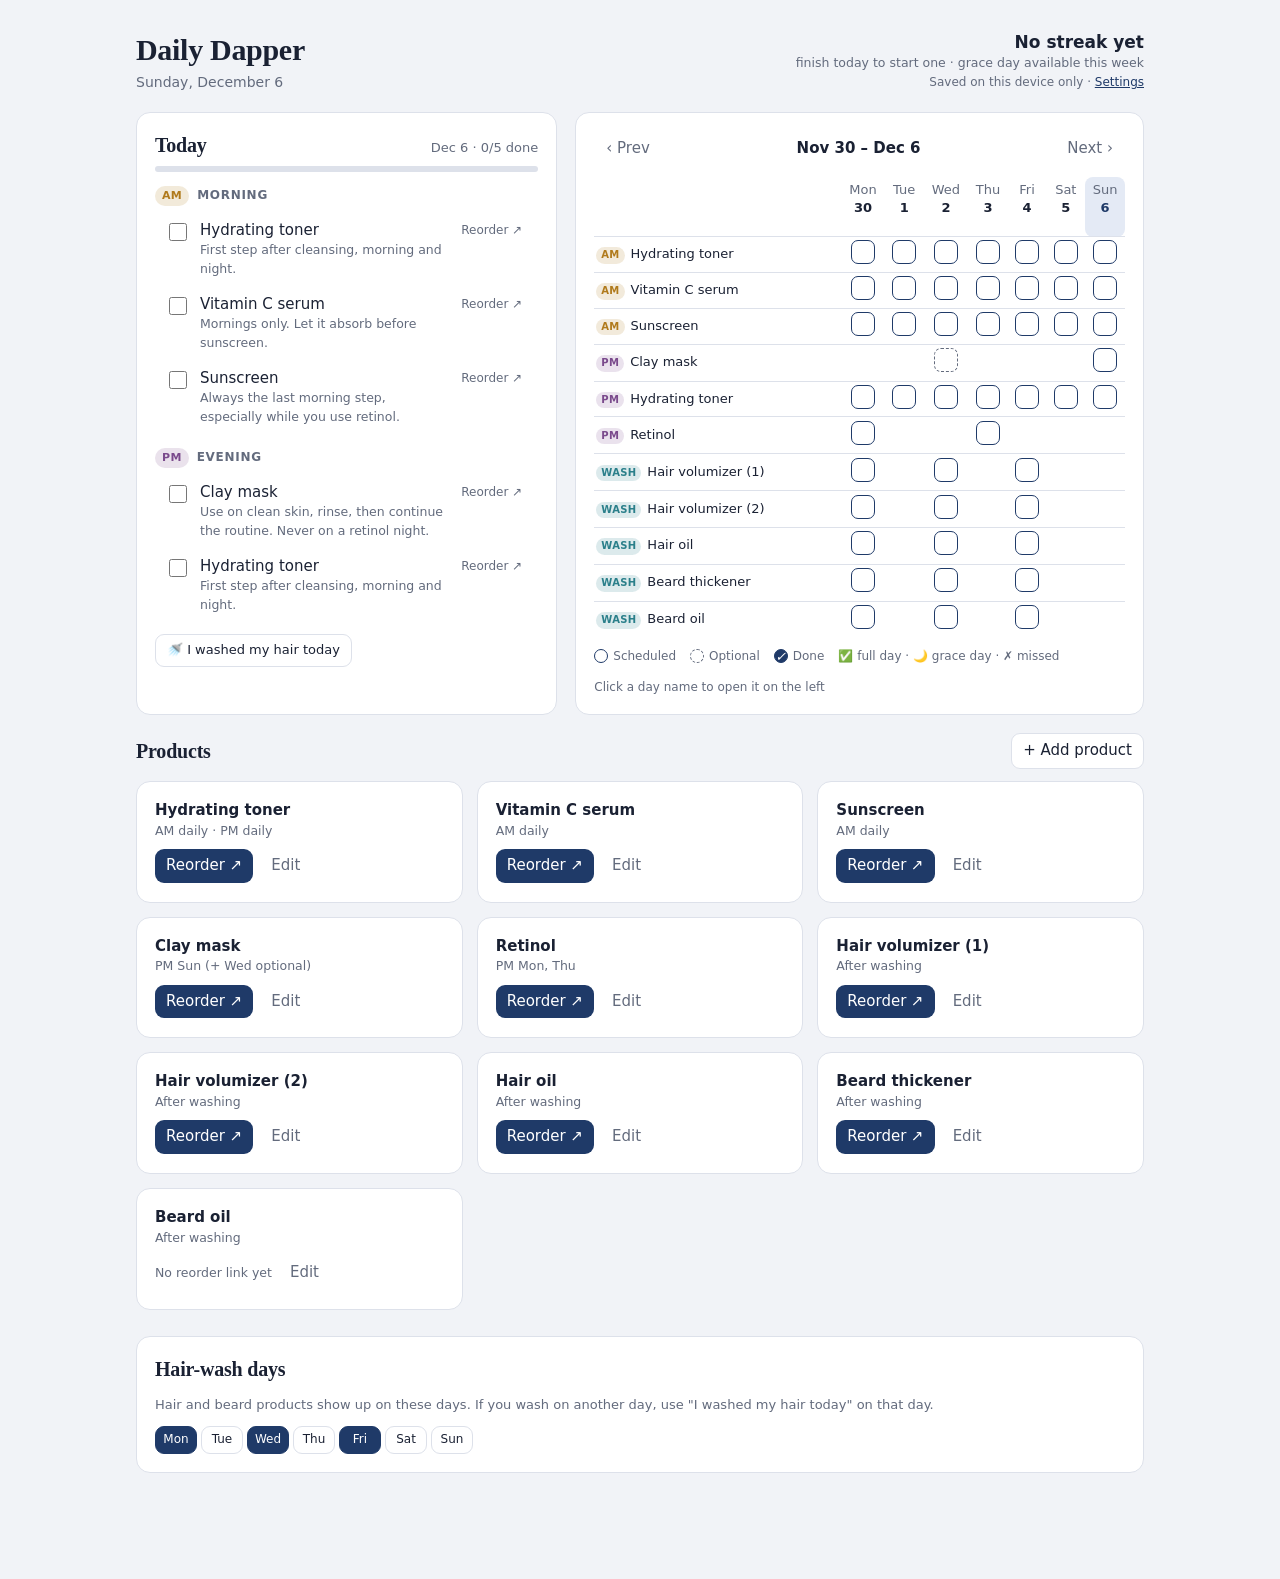
==== index.html @ c37ecbcf "Phone version of Daily Dapper (built from KagazzIe/daily-dapper)" ====
<!doctype html>
<html lang="en">
<head>
  <meta charset="utf-8">
  <meta name="viewport" content="width=device-width, initial-scale=1">
  <title>Daily Dapper</title>
  <link rel="stylesheet" href="app.css">
  <meta name="apple-mobile-web-app-capable" content="yes">
  <meta name="mobile-web-app-capable" content="yes">
  <meta name="apple-mobile-web-app-title" content="Dapper">
  <meta name="theme-color" content="#1f3a68">
  <link rel="icon" href="icon.svg">
  <link rel="apple-touch-icon" href="icon.png">
</head>
<body>
<div class="wrap">
  <header>
    <div>
      <h1>Daily Dapper</h1>
      <div class="sub" id="todayLbl"></div>
    </div>
    <div class="hdr-right">
      <div class="streak" id="streak"></div>
      <div class="sync"><span id="sync"></span> · <a href="options.html" id="settingsLink">Settings</a></div>
    </div>
  </header>

  <form class="search ext-only full-only" id="search">
    <input type="search" name="q" placeholder="Search the web" aria-label="Search the web" autocomplete="off">
  </form>

  <div class="grid2">
    <div class="card" id="dayCard"></div>
    <div class="card full-only">
      <div class="weeknav">
        <button class="ghost" id="prevW" aria-label="Previous week">‹ Prev</button>
        <span class="lbl" id="weekLbl"></span>
        <button class="ghost" id="nextW" aria-label="Next week">Next ›</button>
      </div>
      <div class="scroll"><table class="matrix" id="matrix"></table></div>
      <div class="legend">
        <span><i class="cell sched"></i>Scheduled</span>
        <span><i class="cell opt"></i>Optional</span>
        <span><i class="cell done">✓</i>Done</span>
        <span>✅ full day · 🌙 grace day · ✗ missed</span>
        <span>Click a day name to open it on the left</span>
      </div>
    </div>
  </div>

  <a class="popup-only" href="index.html" id="openFull" target="_blank">Open the full page ↗</a>

  <section class="full-only">
    <div class="sechead">
      <h2>Products</h2>
      <button id="addProd">+ Add product</button>
    </div>
    <div class="prods" id="prods"></div>
  </section>

  <section class="full-only">
    <div class="card">
      <h2>Hair-wash days</h2>
      <p class="note" style="margin-top:0">Hair and beard products show up on these days. If you wash on another day, use "I washed my hair today" on that day.</p>
      <div class="dtoggles" id="washDays"></div>
    </div>
  </section>
</div>
<script src="web-shim.js"></script>
<script src="shared.js"></script>
<script src="github.js"></script>
<script src="store.js"></script>
<script src="app.js"></script>
</body>
</html>
---- app.css ----
:root {
  --bg: #f1f3f7; --card: #ffffff; --ink: #1a2133; --muted: #636b7d; --line: #dde1ea;
  --accent: #1f3a68; --accent-soft: #e4eaf5; --on-accent: #ffffff; --warn: #a87b2f; --warn-soft: #f7efdd;
  --bad: #b4483a; --am: #b07a1c; --pm: #7a4a8c; --wash: #2a7f8a;
  --radius: 14px;
  color-scheme: light dark;
}
@media (prefers-color-scheme: dark) {
  :root {
    --bg: #0f131b; --card: #171d29; --ink: #e6e9f0; --muted: #959cad; --line: #2a3242;
    --accent: #d4b26a; --accent-soft: #2e2818; --on-accent: #161106; --warn: #e3b260; --warn-soft: #3a2f1b;
    --bad: #ec8b7d; --am: #e0b060; --pm: #c49ad6; --wash: #6cc4cf;
  }
}
* { box-sizing: border-box; }
body { margin: 0; background: var(--bg); color: var(--ink); font: 15px/1.45 system-ui, "Segoe UI", sans-serif; -webkit-font-smoothing: antialiased; }
a { color: var(--accent); }
.wrap { max-width: 1040px; margin: 0 auto; padding: 28px 16px 80px; }
h1, h2 { font-family: Georgia, "Times New Roman", serif; font-weight: 600; letter-spacing: -0.01em; margin: 0; }
h1 { font-size: 30px; }
h2 { font-size: 20px; margin-bottom: 12px; }
header { display: flex; justify-content: space-between; align-items: flex-end; gap: 12px; flex-wrap: wrap; margin-bottom: 20px; }
.sub { color: var(--muted); font-size: 14px; }
.hdr-right { text-align: right; }
.streak { font-weight: 600; font-size: 17px; }
.streak small { display: block; font-weight: 400; font-size: 12.5px; color: var(--muted); }
.sync { font-size: 12px; color: var(--muted); margin-top: 2px; }
.card { background: var(--card); border: 1px solid var(--line); border-radius: var(--radius); padding: 18px; }
.grid2 { display: grid; grid-template-columns: minmax(0, 1fr) minmax(0, 1.35fr); gap: 18px; margin-bottom: 18px; }
@media (max-width: 820px) {
  .grid2 { grid-template-columns: minmax(0, 1fr); }
  .hdr-right { text-align: left; }
}
button { font: inherit; cursor: pointer; border-radius: 9px; border: 1px solid var(--line); background: var(--card); color: var(--ink); padding: 6px 11px; }
button:hover { border-color: var(--muted); }
button.primary { background: var(--accent); border-color: var(--accent); color: var(--on-accent); }
button.ghost { border-color: transparent; background: transparent; color: var(--muted); }
button.ghost:hover { color: var(--ink); }
a.btn { display: inline-block; text-decoration: none; font-weight: 500; border-radius: 9px; padding: 6px 11px; background: var(--accent); color: var(--on-accent); }
a.btn.alt { background: var(--accent-soft); color: var(--accent); }
.tag { display: inline-block; font-size: 11px; font-weight: 600; letter-spacing: 0.03em; text-transform: uppercase; padding: 2px 7px; border-radius: 99px; }
.t-AM { background: color-mix(in srgb, var(--am) 16%, transparent); color: var(--am); }
.t-PM { background: color-mix(in srgb, var(--pm) 16%, transparent); color: var(--pm); }
.t-WASH { background: color-mix(in srgb, var(--wash) 16%, transparent); color: var(--wash); }
.t-opt { background: var(--line); color: var(--muted); }

/* search (new tab) */
.search { margin-bottom: 18px; }
.search input { width: 100%; font: inherit; font-size: 16px; padding: 11px 16px; border-radius: 99px; border: 1px solid var(--line); background: var(--card); color: var(--ink); }
.search input:focus { outline: 2px solid var(--accent); outline-offset: -1px; }

/* day card */
.dayhead { display: flex; justify-content: space-between; align-items: baseline; gap: 8px; margin-bottom: 6px; }
.progress { font-size: 13px; color: var(--muted); }
.bar { height: 6px; background: var(--line); border-radius: 99px; overflow: hidden; margin: 6px 0 4px; }
.bar > i { display: block; height: 100%; background: var(--accent); border-radius: 99px; transition: width 0.25s; }
.alldone { margin-top: 12px; padding: 10px 12px; border-radius: 10px; background: var(--accent-soft); color: var(--accent); font-weight: 500; }
.slot { margin-top: 14px; }
.slot h3 { font-size: 12px; text-transform: uppercase; letter-spacing: 0.06em; margin: 0 0 6px; color: var(--muted); display: flex; align-items: center; gap: 8px; }
.step { display: flex; gap: 10px; align-items: flex-start; padding: 8px 10px; border-radius: 10px; cursor: pointer; user-select: none; }
.step:hover { background: var(--bg); }
.step input { margin-top: 3px; width: 18px; height: 18px; accent-color: var(--accent); flex: none; cursor: pointer; }
.step .txt { flex: 1; min-width: 0; }
.step .nm { font-weight: 500; }
.step .nt { font-size: 12.5px; color: var(--muted); }
.step.done .nm { color: var(--muted); text-decoration: line-through; }
.step .buy { font-size: 12px; text-decoration: none; padding: 2px 6px; border-radius: 6px; color: var(--muted); white-space: nowrap; }
.step .buy:hover { color: var(--accent); background: var(--accent-soft); }
.empty { color: var(--muted); font-size: 14px; padding: 6px 0; }
.washbtn { margin-top: 12px; font-size: 13px; }
.backtoday { font-size: 13px; }

/* week */
.weeknav { display: flex; justify-content: space-between; align-items: center; margin-bottom: 10px; }
.weeknav .lbl { font-weight: 600; }
.matrix { width: 100%; border-collapse: collapse; font-size: 13px; }
.matrix th { font-weight: 500; color: var(--muted); padding: 4px 2px; text-align: center; }
.matrix th.dh { cursor: pointer; border-radius: 8px; }
.matrix th.dh b { display: block; color: var(--ink); font-weight: 600; }
.matrix th.dh.sel { background: var(--accent-soft); }
.matrix th.dh.today b { color: var(--accent); }
.matrix th.dh i { display: block; font-style: normal; font-size: 11px; height: 14px; }
.matrix td { padding: 3px 2px; text-align: center; border-top: 1px solid var(--line); }
.matrix td.rl { text-align: left; padding-right: 8px; white-space: nowrap; max-width: 200px; overflow: hidden; text-overflow: ellipsis; }
.matrix td.rl .tag { margin-right: 6px; font-size: 10px; padding: 1px 5px; }
.cell { width: 24px; height: 24px; border-radius: 7px; border: 1.5px solid var(--line); display: inline-flex; align-items: center; justify-content: center; cursor: pointer; font-size: 13px; line-height: 1; background: transparent; padding: 0; color: inherit; }
.cell.sched { border-color: var(--accent); }
.cell.opt { border-style: dashed; border-color: var(--muted); }
.cell.done { background: var(--accent); border-color: var(--accent); color: var(--on-accent); }
.cell.none { border-color: transparent; cursor: default; }
.legend { display: flex; gap: 14px; flex-wrap: wrap; font-size: 12px; color: var(--muted); margin-top: 10px; }
.legend span { display: inline-flex; align-items: center; gap: 5px; }
.legend .cell { width: 14px; height: 14px; cursor: default; }
.scroll { overflow-x: auto; }

/* products */
.prods { display: grid; grid-template-columns: repeat(auto-fill, minmax(290px, 1fr)); gap: 14px; }
.prod { display: flex; flex-direction: column; gap: 8px; }
.prod .nm { font-weight: 600; }
.prod .when { font-size: 12.5px; color: var(--muted); }
.meta { font-size: 12.5px; color: var(--muted); }
.actions { display: flex; gap: 6px; flex-wrap: wrap; align-items: center; }

/* forms */
.editor { display: grid; gap: 9px; border-top: 1px dashed var(--line); padding-top: 10px; margin-top: 4px; }
.editor .lbl2, .editor label, .field { font-size: 12px; color: var(--muted); display: grid; gap: 3px; }
input[type="text"], input[type="url"], input[type="number"], input[type="password"], input[type="time"] {
  font: inherit; padding: 6px 9px; border-radius: 8px; border: 1px solid var(--line); background: var(--bg); color: var(--ink); width: 100%;
}
.dtoggles { display: flex; gap: 4px; flex-wrap: wrap; }
.dtoggles button { padding: 4px 0; width: 42px; font-size: 12px; }
.dtoggles button.on { background: var(--accent); border-color: var(--accent); color: var(--on-accent); }
.dtoggles.opt button.on { background: var(--accent-soft); color: var(--accent); border-style: dashed; border-color: var(--accent); }
.row { display: flex; gap: 10px; flex-wrap: wrap; align-items: center; }
.row > .field { flex: 1; min-width: 130px; }
.chk { display: flex !important; flex-direction: row !important; align-items: center; gap: 6px !important; color: var(--ink) !important; font-size: 13px !important; }

section { margin-bottom: 26px; }
.sechead { display: flex; justify-content: space-between; align-items: center; margin-bottom: 12px; gap: 10px; flex-wrap: wrap; }
.sechead h2 { margin: 0; }
.note { font-size: 13px; color: var(--muted); margin: -4px 0 12px; }
.hint { font-size: 12.5px; color: var(--muted); }
.toast { position: fixed; left: 50%; bottom: 22px; transform: translateX(-50%); background: var(--ink); color: var(--bg); padding: 10px 14px; border-radius: 12px; display: flex; gap: 12px; align-items: center; font-size: 14px; box-shadow: 0 6px 24px rgba(0, 0, 0, 0.2); z-index: 9; }
.toast button { background: transparent; color: var(--bg); border-color: color-mix(in srgb, var(--bg) 40%, transparent); }

/* settings page */
.settings { max-width: 640px; }
.settings .card { margin-bottom: 18px; display: grid; gap: 12px; }
.settings h2 { margin-bottom: 0; }

/* where things show */
.web-app .ext-only { display: none !important; }
html:not(.web-app) .web-only { display: none !important; }
.popup-only { display: none; }

/* toolbar popup: just today */
html.popup body { width: 380px; }
html.popup .wrap { padding: 14px 12px 12px; }
html.popup h1 { font-size: 20px; }
html.popup header { margin-bottom: 12px; align-items: center; }
html.popup .hdr-right { text-align: right; }
html.popup .grid2 { display: block; margin-bottom: 10px; }
html.popup .card { padding: 12px; border: 0; background: transparent; }
html.popup .full-only { display: none !important; }
html.popup .popup-only { display: block; text-align: center; font-size: 13px; }
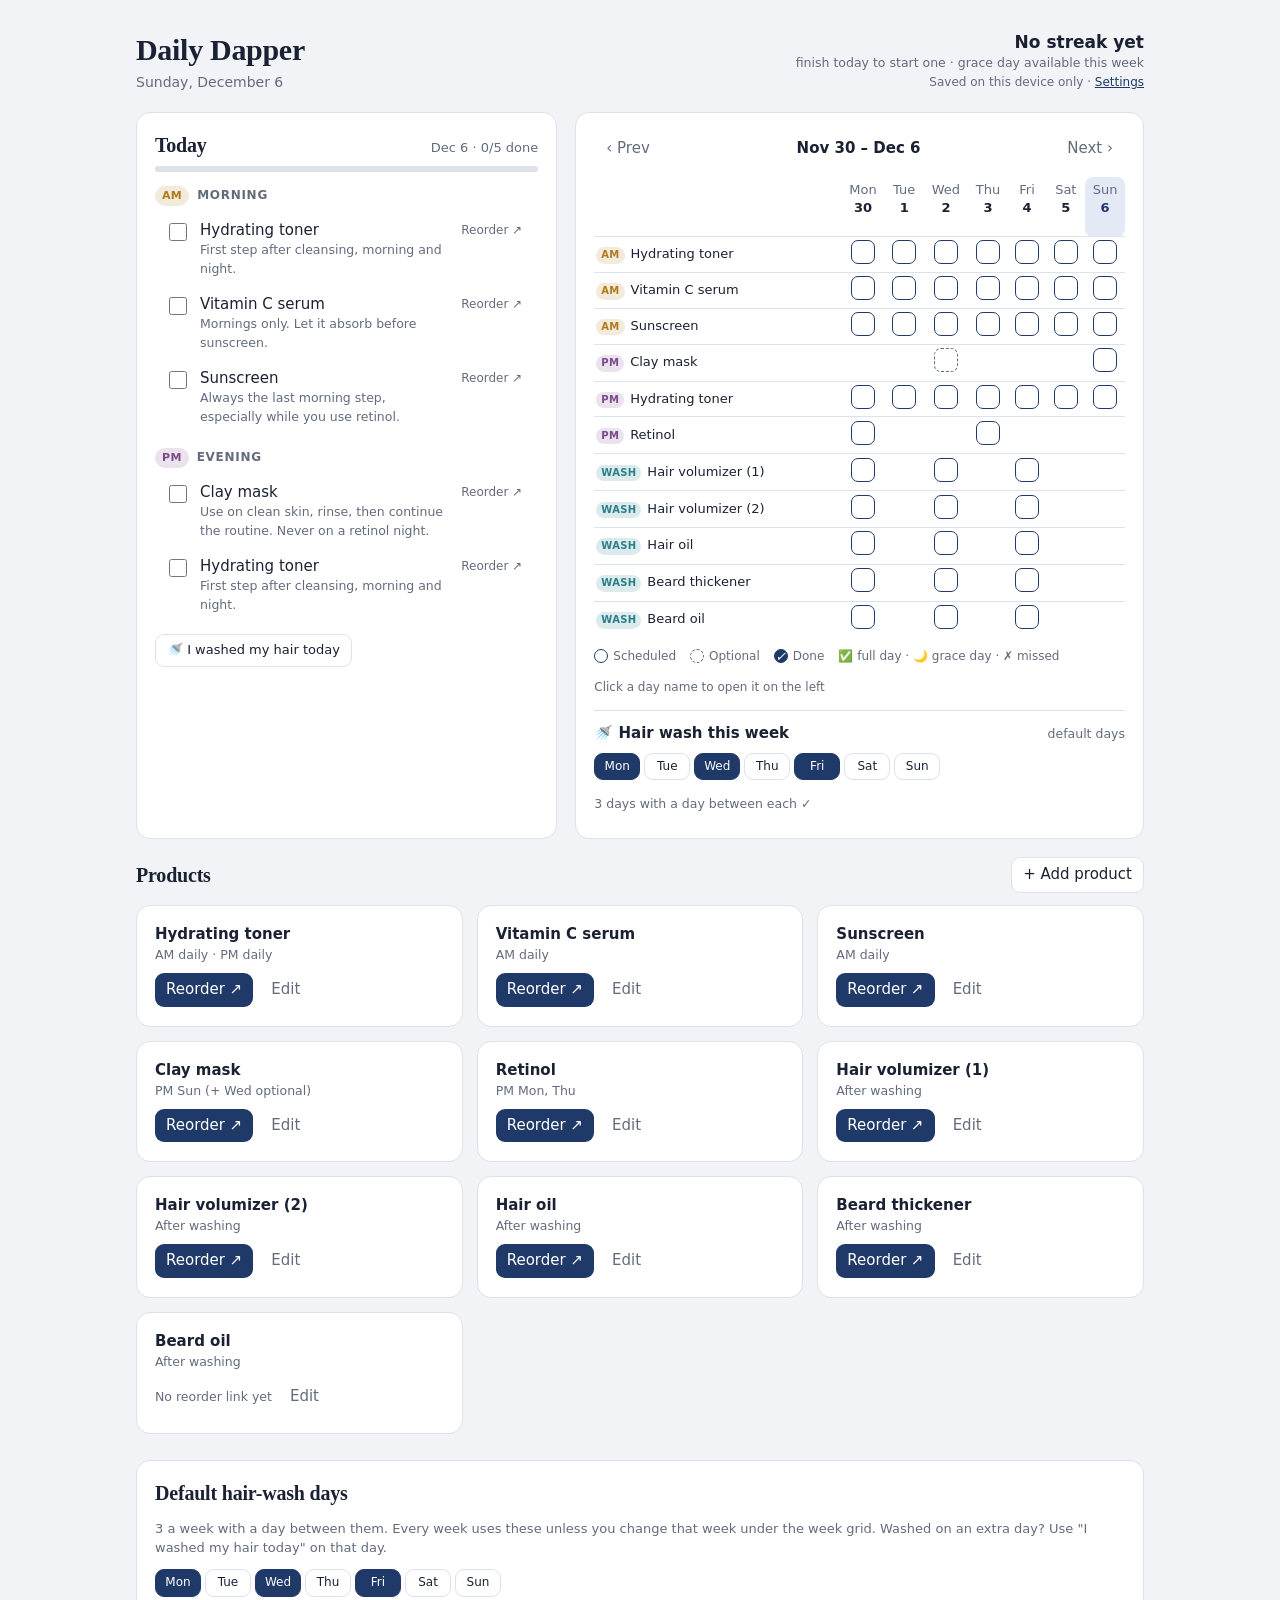
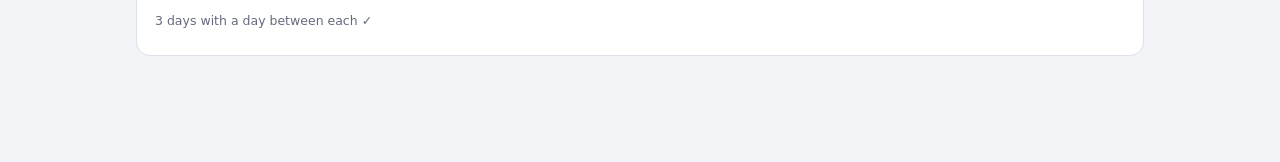
==== commit fae1696e: "Update from daily-dapper@4a44cb6" ====
--- a/index.html
+++ b/index.html
@@ -9,8 +9,10 @@
   <meta name="mobile-web-app-capable" content="yes">
   <meta name="apple-mobile-web-app-title" content="Dapper">
   <meta name="theme-color" content="#1f3a68">
-  <link rel="icon" href="icon.svg">
-  <link rel="apple-touch-icon" href="icon.png">
+  <link rel="icon" type="image/png" sizes="192x192" href="dapper-192.png">
+  <link rel="icon" type="image/svg+xml" href="icon.svg">
+  <link rel="apple-touch-icon" sizes="180x180" href="dapper-touch-180.png">
+  <link rel="manifest" href="manifest.webmanifest">
 </head>
 <body>
 <div class="wrap">
@@ -24,10 +26,6 @@
       <div class="sync"><span id="sync"></span> · <a href="options.html" id="settingsLink">Settings</a></div>
     </div>
   </header>
-
-  <form class="search ext-only full-only" id="search">
-    <input type="search" name="q" placeholder="Search the web" aria-label="Search the web" autocomplete="off">
-  </form>
 
   <div class="grid2">
     <div class="card" id="dayCard"></div>
@@ -45,6 +43,7 @@
         <span>✅ full day · 🌙 grace day · ✗ missed</span>
         <span>Click a day name to open it on the left</span>
       </div>
+      <div class="washweek" id="washWeek"></div>
     </div>
   </div>
 
@@ -60,9 +59,9 @@
 
   <section class="full-only">
     <div class="card">
-      <h2>Hair-wash days</h2>
-      <p class="note" style="margin-top:0">Hair and beard products show up on these days. If you wash on another day, use "I washed my hair today" on that day.</p>
-      <div class="dtoggles" id="washDays"></div>
+      <h2>Default hair-wash days</h2>
+      <p class="note" style="margin-top:0">3 a week with a day between them. Every week uses these unless you change that week under the week grid. Washed on an extra day? Use "I washed my hair today" on that day.</p>
+      <div class="washpick" id="washDays"></div>
     </div>
   </section>
 </div>
--- a/app.css
+++ b/app.css
@@ -44,11 +44,6 @@
 .t-WASH { background: color-mix(in srgb, var(--wash) 16%, transparent); color: var(--wash); }
 .t-opt { background: var(--line); color: var(--muted); }
 
-/* search (new tab) */
-.search { margin-bottom: 18px; }
-.search input { width: 100%; font: inherit; font-size: 16px; padding: 11px 16px; border-radius: 99px; border: 1px solid var(--line); background: var(--card); color: var(--ink); }
-.search input:focus { outline: 2px solid var(--accent); outline-offset: -1px; }
-
 /* day card */
 .dayhead { display: flex; justify-content: space-between; align-items: baseline; gap: 8px; margin-bottom: 6px; }
 .progress { font-size: 13px; color: var(--muted); }
@@ -92,6 +87,16 @@
 .legend span { display: inline-flex; align-items: center; gap: 5px; }
 .legend .cell { width: 14px; height: 14px; cursor: default; }
 .scroll { overflow-x: auto; }
+.washweek { margin-top: 14px; padding-top: 12px; border-top: 1px solid var(--line); display: grid; gap: 8px; }
+.washhead { display: flex; justify-content: space-between; align-items: baseline; gap: 8px; flex-wrap: wrap; }
+.washpick { display: grid; gap: 8px; }
+.washweek .dtoggles, .washpick .dtoggles { flex-wrap: nowrap; }
+.washweek .dtoggles button, .washpick .dtoggles button { flex: 1 1 0; min-width: 0; max-width: 46px; }
+.wrow { min-height: 32px; }
+.wstatus { font-size: 12.5px; color: var(--muted); flex: 1; min-width: 160px; }
+.wstatus.err { color: var(--bad); }
+.wstatus.warn { color: var(--warn); }
+button:disabled { opacity: 0.45; cursor: not-allowed; }
 
 /* products */
 .prods { display: grid; grid-template-columns: repeat(auto-fill, minmax(290px, 1fr)); gap: 14px; }
